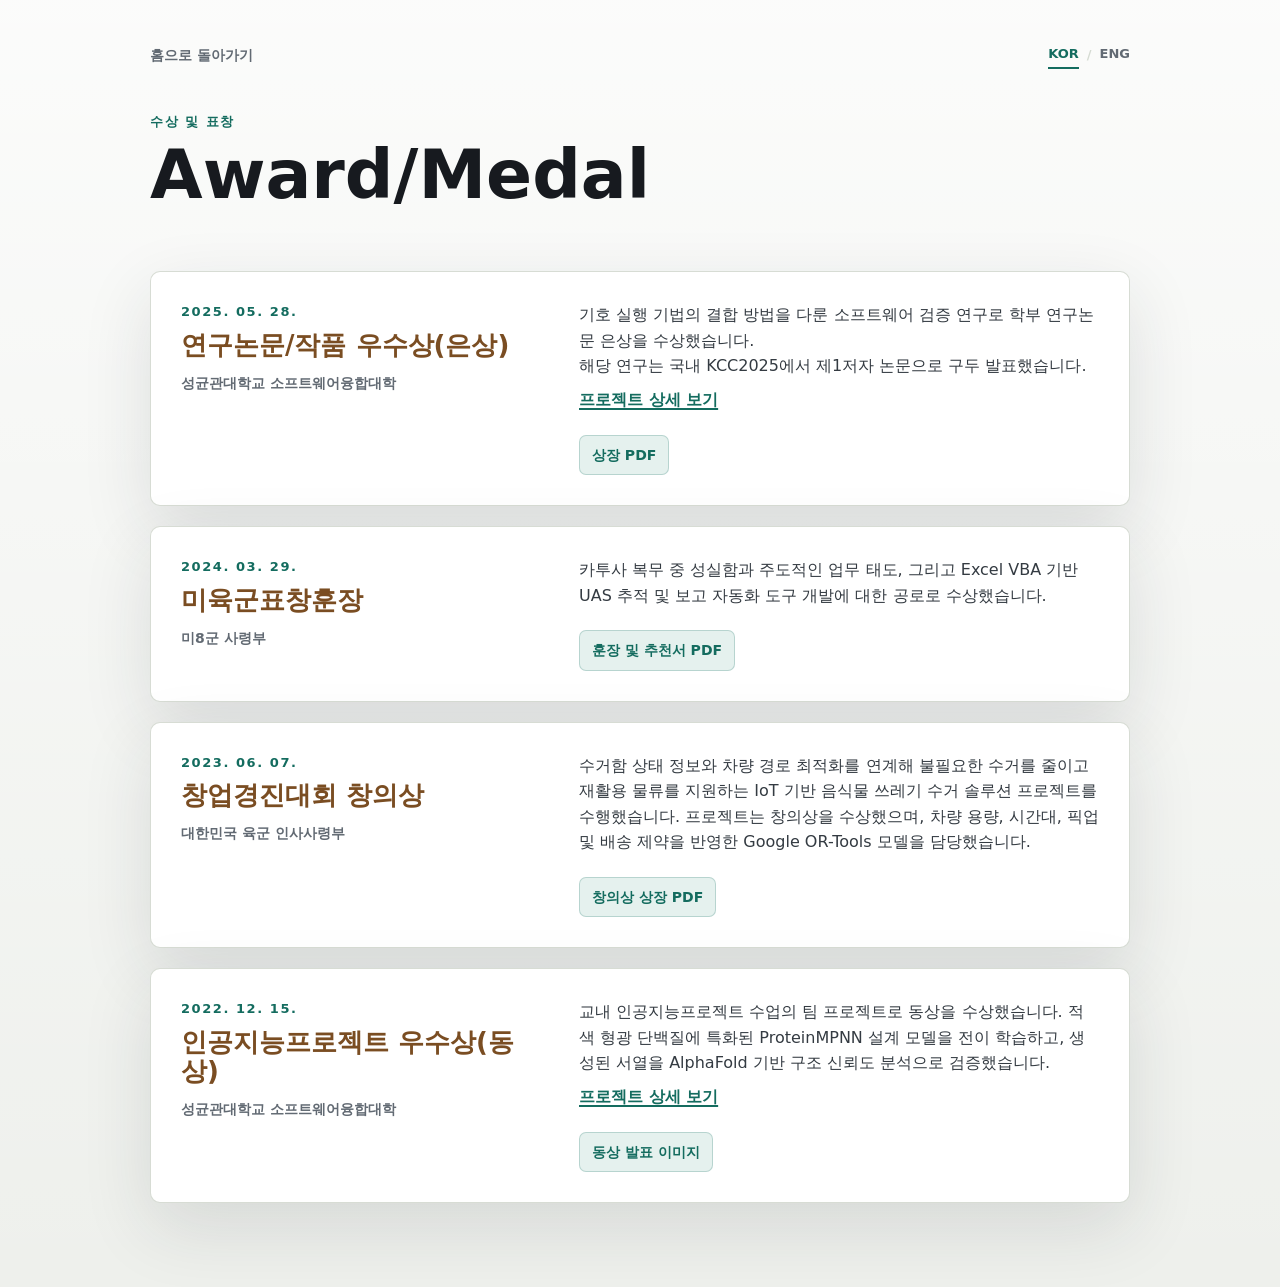
==== awards-ko.html @ 14782722 "Add Korean portfolio pages and language switcher" ====
<!DOCTYPE html>
<html lang="ko">
<head>
  <meta charset="UTF-8" />
  <meta name="viewport" content="width=device-width, initial-scale=1.0" />
  <title>Award/Medal | 김문수</title>
  <link rel="stylesheet" href="style.css" />
  <link rel="alternate" hreflang="ko" href="awards-ko.html" />
  <link rel="alternate" hreflang="en" href="awards.html" />
</head>
<body>
  <header class="page-header">
    <nav class="language-switch" aria-label="언어 선택">
      <a href="awards-ko.html" aria-current="page">KOR</a>
      <span aria-hidden="true">/</span>
      <a href="awards.html" lang="en">ENG</a>
    </nav>
    <a class="back-link" href="index-ko.html">홈으로 돌아가기</a>
    <p class="role">수상 및 표창</p>
    <h1>Award/Medal</h1>
  </header>

  <main class="detail-shell">
    <article class="detail-card award-card">
      <div class="detail-title">
        <p class="card-kicker">2025. 05. 28.</p>
        <h2>연구논문/작품 우수상(은상)</h2>
        <span>성균관대학교 소프트웨어융합대학</span>
      </div>
      <div class="detail-body">
        <p>
          기호 실행 기법의 결합 방법을 다룬 소프트웨어 검증 연구로 학부 연구논문
          은상을 수상했습니다.<br>해당 연구는 국내 KCC2025에서 제1저자 논문으로
          구두 발표했습니다.<br>
          <a class="text-link" href="experience-ko.html#software-analysis-lab">프로젝트 상세 보기</a>
        </p>
        <div class="evidence-row">
          <a href="assets/documents/research-paper-silver-award.pdf">상장 PDF</a>
        </div>
      </div>
    </article>

    <article class="detail-card award-card">
      <div class="detail-title">
        <p class="card-kicker">2024. 03. 29.</p>
        <h2>미육군표창훈장</h2>
        <span>미8군 사령부</span>
      </div>
      <div class="detail-body">
        <p>
          카투사 복무 중 성실함과 주도적인 업무 태도, 그리고 Excel VBA 기반 UAS
          추적 및 보고 자동화 도구 개발에 대한 공로로 수상했습니다.
        </p>
        <div class="evidence-row">
          <a href="assets/documents/army-commendation-medal-and-recommendation.pdf">훈장 및 추천서 PDF</a>
        </div>
      </div>
    </article>

    <article class="detail-card award-card">
      <div class="detail-title">
        <p class="card-kicker">2023. 06. 07.</p>
        <h2>창업경진대회 창의상</h2>
        <span>대한민국 육군 인사사령부</span>
      </div>
      <div class="detail-body">
        <p>
          수거함 상태 정보와 차량 경로 최적화를 연계해 불필요한 수거를 줄이고 재활용
          물류를 지원하는 IoT 기반 음식물 쓰레기 수거 솔루션 프로젝트를 수행했습니다. 프로젝트는
          창의상을 수상했으며, 차량 용량, 시간대, 픽업 및 배송 제약을 반영한 Google
          OR-Tools 모델을 담당했습니다.
        </p>
        <div class="evidence-row">
          <a href="assets/documents/startup-competition-creativity-award.pdf">창의상 상장 PDF</a>
        </div>
      </div>
    </article>

    <article class="detail-card award-card">
      <div class="detail-title">
        <p class="card-kicker">2022. 12. 15.</p>
        <h2>인공지능프로젝트 우수상(동상)</h2>
        <span>성균관대학교 소프트웨어융합대학</span>
      </div>
      <div class="detail-body">
        <p>
          교내 인공지능프로젝트 수업의 팀 프로젝트로 동상을 수상했습니다. 적색 형광
          단백질에 특화된 ProteinMPNN 설계 모델을 전이 학습하고, 생성된 서열을
          AlphaFold 기반 구조 신뢰도 분석으로 검증했습니다.<br>
          <a class="text-link" href="experience-ko.html#proteinmpnn-transfer-learning">프로젝트 상세 보기</a>
        </p>
        <div class="evidence-row">
          <a href="assets/images/ai-project-class-dean-award.png">동상 발표 이미지</a>
        </div>
      </div>
    </article>
  </main>
</body>
</html>
---- style.css ----
:root {
  color-scheme: light;
  --bg: #eef0ec;
  --panel: #ffffff;
  --ink: #171a1f;
  --muted: #626a73;
  --line: #d5dbd2;
  --accent: #146c5f;
  --accent-2: #7a4d22;
  --soft: #e5f1ee;
  --shadow: 0 24px 70px rgba(35, 39, 47, 0.12);
}

* {
  box-sizing: border-box;
}

html {
  scroll-behavior: smooth;
}

body {
  margin: 0;
  background:
    linear-gradient(180deg, rgba(255, 255, 255, 0.78), rgba(255, 255, 255, 0)),
    var(--bg);
  color: var(--ink);
  font-family: Inter, ui-sans-serif, system-ui, -apple-system, BlinkMacSystemFont, "Segoe UI", sans-serif;
  line-height: 1.6;
}

a {
  color: inherit;
  text-decoration: none;
}

a:hover {
  color: var(--accent);
}

.text-link {
  display: inline-block;
  margin-top: 8px;
  color: var(--accent);
  font-weight: 800;
  text-decoration: underline;
  text-decoration-thickness: 1.5px;
  text-underline-offset: 3px;
}

.home-shell {
  position: relative;
  width: min(1120px, calc(100% - 40px));
  min-height: 100vh;
  margin: 0 auto;
  padding: 72px 0 52px;
}

.language-switch {
  position: absolute;
  top: 30px;
  right: 0;
  display: flex;
  align-items: center;
  gap: 8px;
  color: var(--muted);
  font-size: 13px;
  font-weight: 800;
}

.language-switch span {
  color: var(--line);
}

.language-switch a {
  padding: 2px 0;
  border-bottom: 2px solid transparent;
}

.language-switch a[aria-current="page"] {
  border-bottom-color: var(--accent);
  color: var(--accent);
}

.hero-center {
  display: grid;
  justify-items: center;
  gap: 12px;
  padding: 58px 0 42px;
  text-align: center;
}

.role,
.card-kicker {
  margin: 0;
  color: var(--accent);
  font-size: 13px;
  font-weight: 850;
  letter-spacing: 0.12em;
  text-transform: uppercase;
}

h1,
h2,
h3,
p {
  margin-top: 0;
}

.hero-center h1 {
  margin: 0;
  font-size: clamp(44px, 7vw, 82px);
  line-height: 1;
  letter-spacing: 0;
}

.contact-line {
  display: flex;
  flex-wrap: wrap;
  justify-content: center;
  gap: 8px 18px;
  color: var(--muted);
  font-size: clamp(14px, 2vw, 17px);
  font-weight: 650;
}

.contact-line a,
.contact-line span {
  border-bottom: 1px solid rgba(98, 106, 115, 0.35);
}

.quick-grid {
  display: grid;
  grid-template-columns: repeat(3, minmax(0, 1fr));
  gap: 20px;
  margin-top: 28px;
}

.feature-card {
  min-height: 390px;
  padding: 32px;
  border: 1px solid rgba(213, 219, 210, 0.9);
  border-radius: 10px;
  background: var(--panel);
  box-shadow: var(--shadow);
  transition: transform 180ms ease, box-shadow 180ms ease, border-color 180ms ease;
}

.feature-card:hover {
  transform: translateY(-4px);
  border-color: rgba(20, 108, 95, 0.35);
  box-shadow: 0 30px 90px rgba(35, 39, 47, 0.16);
}

.feature-card h2 {
  margin: 10px 0 24px;
  font-size: clamp(31px, 4vw, 45px);
  line-height: 1;
}

.feature-card h2 a {
  border-bottom: 3px solid var(--accent);
}

.education-card:hover {
  transform: none;
  border-color: rgba(213, 219, 210, 0.9);
}

.mini-list {
  display: grid;
  gap: 18px;
}

.mini-list p {
  margin: 0;
  padding-top: 16px;
  border-top: 1px solid var(--line);
}

.mini-list strong {
  display: block;
  margin-bottom: 4px;
  font-size: 17px;
}

.mini-row {
  display: flex;
  flex-direction: column;
  gap: 2px;
  margin-bottom: 6px;
}

.mini-list .mini-row strong {
  display: inline;
  margin-bottom: 0;
  color: var(--ink);
  min-width: 0;
}

.mini-row time {
  align-self: flex-end;
  color: var(--muted);
  font-size: 12px;
  font-weight: 800;
  line-height: 1.25;
  white-space: nowrap;
}

.mini-list span {
  display: block;
  color: var(--muted);
  font-size: 14px;
}

.mini-list .mini-row {
  display: flex;
  color: inherit;
  font-size: inherit;
}

.skills-strip {
  display: grid;
  grid-template-columns: 0.8fr 1.4fr 1fr;
  gap: 14px;
  margin-top: 22px;
}

.skills-strip p {
  margin: 0;
  padding: 18px 20px;
  border: 1px solid var(--line);
  border-radius: 10px;
  background: rgba(255, 255, 255, 0.66);
  color: var(--muted);
  font-size: 14px;
}

.skills-strip strong {
  display: block;
  margin-bottom: 4px;
  color: var(--ink);
}

.page-header {
  position: relative;
  width: min(980px, calc(100% - 40px));
  margin: 0 auto;
  padding: 42px 0 28px;
}

.page-header .language-switch {
  top: 42px;
}

.back-link {
  display: inline-flex;
  margin-bottom: 46px;
  color: var(--muted);
  font-size: 14px;
  font-weight: 750;
}

.page-header h1 {
  max-width: 780px;
  margin: 8px 0 18px;
  font-size: clamp(38px, 6vw, 68px);
  line-height: 1;
}

.page-header p:last-child {
  max-width: 720px;
  margin-bottom: 0;
  color: #3d444b;
  font-size: 19px;
}

.detail-shell {
  width: min(980px, calc(100% - 40px));
  margin: 0 auto;
  padding: 16px 0 64px;
}

.detail-card {
  display: grid;
  grid-template-columns: 360px minmax(0, 1fr);
  gap: 38px;
  margin-bottom: 20px;
  padding: 30px;
  border: 1px solid rgba(213, 219, 210, 0.95);
  border-radius: 10px;
  background: var(--panel);
  box-shadow: var(--shadow);
  scroll-margin-top: 24px;
}

.detail-card:target,
.project-card:target {
  border-color: rgba(37, 99, 235, 0.38);
  background: #eef6ff;
  box-shadow: 0 24px 70px rgba(37, 99, 235, 0.16);
}

.detail-title h2 {
  margin: 8px 0 10px;
  font-size: 26px;
  line-height: 1.12;
}

.detail-title span {
  color: var(--muted);
  font-size: 14px;
  font-weight: 750;
}

.detail-body p {
  margin-bottom: 16px;
  color: #343b42;
}

.detail-body ul {
  display: grid;
  gap: 8px;
  margin: 0;
  padding-left: 20px;
  color: #454d55;
}

.evidence-row {
  display: flex;
  flex-wrap: wrap;
  gap: 10px;
  margin-top: 22px;
}

.evidence-row a,
.project-card a {
  display: inline-flex;
  align-items: center;
  min-height: 38px;
  padding: 8px 12px;
  border: 1px solid rgba(20, 108, 95, 0.22);
  border-radius: 7px;
  background: var(--soft);
  color: var(--accent);
  font-size: 14px;
  font-weight: 800;
}

.project-note {
  margin-top: 34px;
}

.project-note h2 {
  margin-bottom: 14px;
  font-size: 32px;
}

.project-scroller {
  display: flex;
  gap: 18px;
  overflow-x: auto;
  overscroll-behavior-x: contain;
  padding: 4px 4px 18px;
  scroll-padding: 4px;
  scroll-snap-type: x mandatory;
  -webkit-overflow-scrolling: touch;
}

.project-scroller::-webkit-scrollbar {
  height: 10px;
}

.project-scroller::-webkit-scrollbar-track {
  background: rgba(213, 219, 210, 0.55);
  border-radius: 999px;
}

.project-scroller::-webkit-scrollbar-thumb {
  background: rgba(20, 108, 95, 0.42);
  border-radius: 999px;
}

.project-card {
  flex: 0 0 min(430px, 82vw);
  min-height: 255px;
  padding: 24px;
  border: 1px solid var(--line);
  border-radius: 10px;
  background: rgba(255, 255, 255, 0.78);
  scroll-snap-align: start;
  scroll-margin-left: 4px;
  scroll-margin-top: 24px;
}

.project-card h3 {
  margin-bottom: 10px;
  font-size: 22px;
}

.project-card p {
  color: #454d55;
}

.award-card .detail-title h2 {
  color: var(--accent-2);
}

@media (max-width: 900px) {
  .home-shell {
    padding-top: 44px;
  }

  .quick-grid,
  .skills-strip {
    grid-template-columns: 1fr;
  }

  .feature-card {
    min-height: auto;
  }

  .detail-card {
    grid-template-columns: 1fr;
    gap: 18px;
  }
}

@media (max-width: 560px) {
  .home-shell,
  .page-header,
  .detail-shell {
    width: min(100% - 28px, 980px);
  }

  .hero-center {
    padding-top: 38px;
  }

  .language-switch {
    top: 22px;
  }

  .page-header .language-switch {
    top: 42px;
  }

  .contact-line {
    flex-direction: column;
    align-items: center;
  }

  .feature-card,
  .detail-card {
    padding: 22px;
  }

  .feature-card h2 {
    font-size: 35px;
  }

  .mini-row time {
    white-space: normal;
  }

  .page-header h1 {
    font-size: 54px;
  }
}
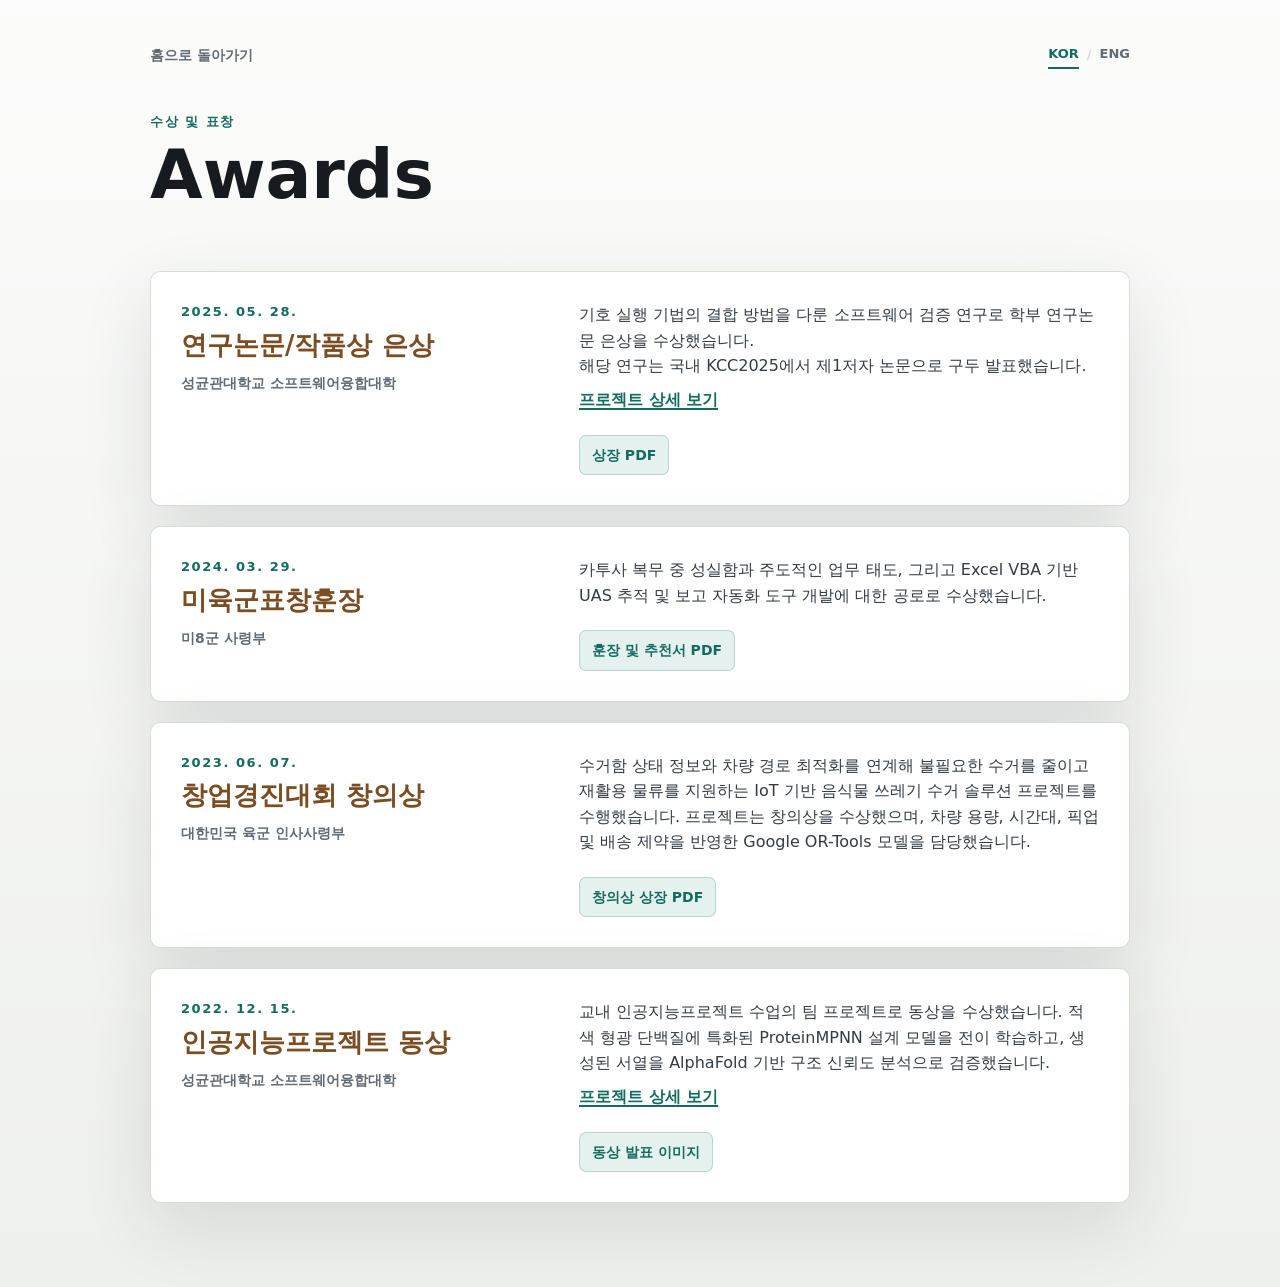
==== commit 4b6f1c05: "Update portfolio experience and awards" ====
--- a/awards-ko.html
+++ b/awards-ko.html
@@ -3,7 +3,7 @@
 <head>
   <meta charset="UTF-8" />
   <meta name="viewport" content="width=device-width, initial-scale=1.0" />
-  <title>Award/Medal | 김문수</title>
+  <title>Awards | 김문수</title>
   <link rel="stylesheet" href="style.css" />
   <link rel="alternate" hreflang="ko" href="awards-ko.html" />
   <link rel="alternate" hreflang="en" href="awards.html" />
@@ -17,14 +17,14 @@
     </nav>
     <a class="back-link" href="index-ko.html">홈으로 돌아가기</a>
     <p class="role">수상 및 표창</p>
-    <h1>Award/Medal</h1>
+    <h1>Awards</h1>
   </header>
 
   <main class="detail-shell">
     <article class="detail-card award-card">
       <div class="detail-title">
         <p class="card-kicker">2025. 05. 28.</p>
-        <h2>연구논문/작품 우수상(은상)</h2>
+        <h2>연구논문/작품상 은상</h2>
         <span>성균관대학교 소프트웨어융합대학</span>
       </div>
       <div class="detail-body">
@@ -79,7 +79,7 @@
     <article class="detail-card award-card">
       <div class="detail-title">
         <p class="card-kicker">2022. 12. 15.</p>
-        <h2>인공지능프로젝트 우수상(동상)</h2>
+        <h2>인공지능프로젝트 동상</h2>
         <span>성균관대학교 소프트웨어융합대학</span>
       </div>
       <div class="detail-body">
--- a/style.css
+++ b/style.css
@@ -159,7 +159,17 @@
 }
 
 .feature-card h2 a {
+  display: inline-flex;
+  align-items: baseline;
+  gap: 8px;
   border-bottom: 3px solid var(--accent);
+}
+
+.click-hint {
+  color: var(--accent);
+  font-size: 13px;
+  font-weight: 800;
+  letter-spacing: 0.02em;
 }
 
 .education-card:hover {
